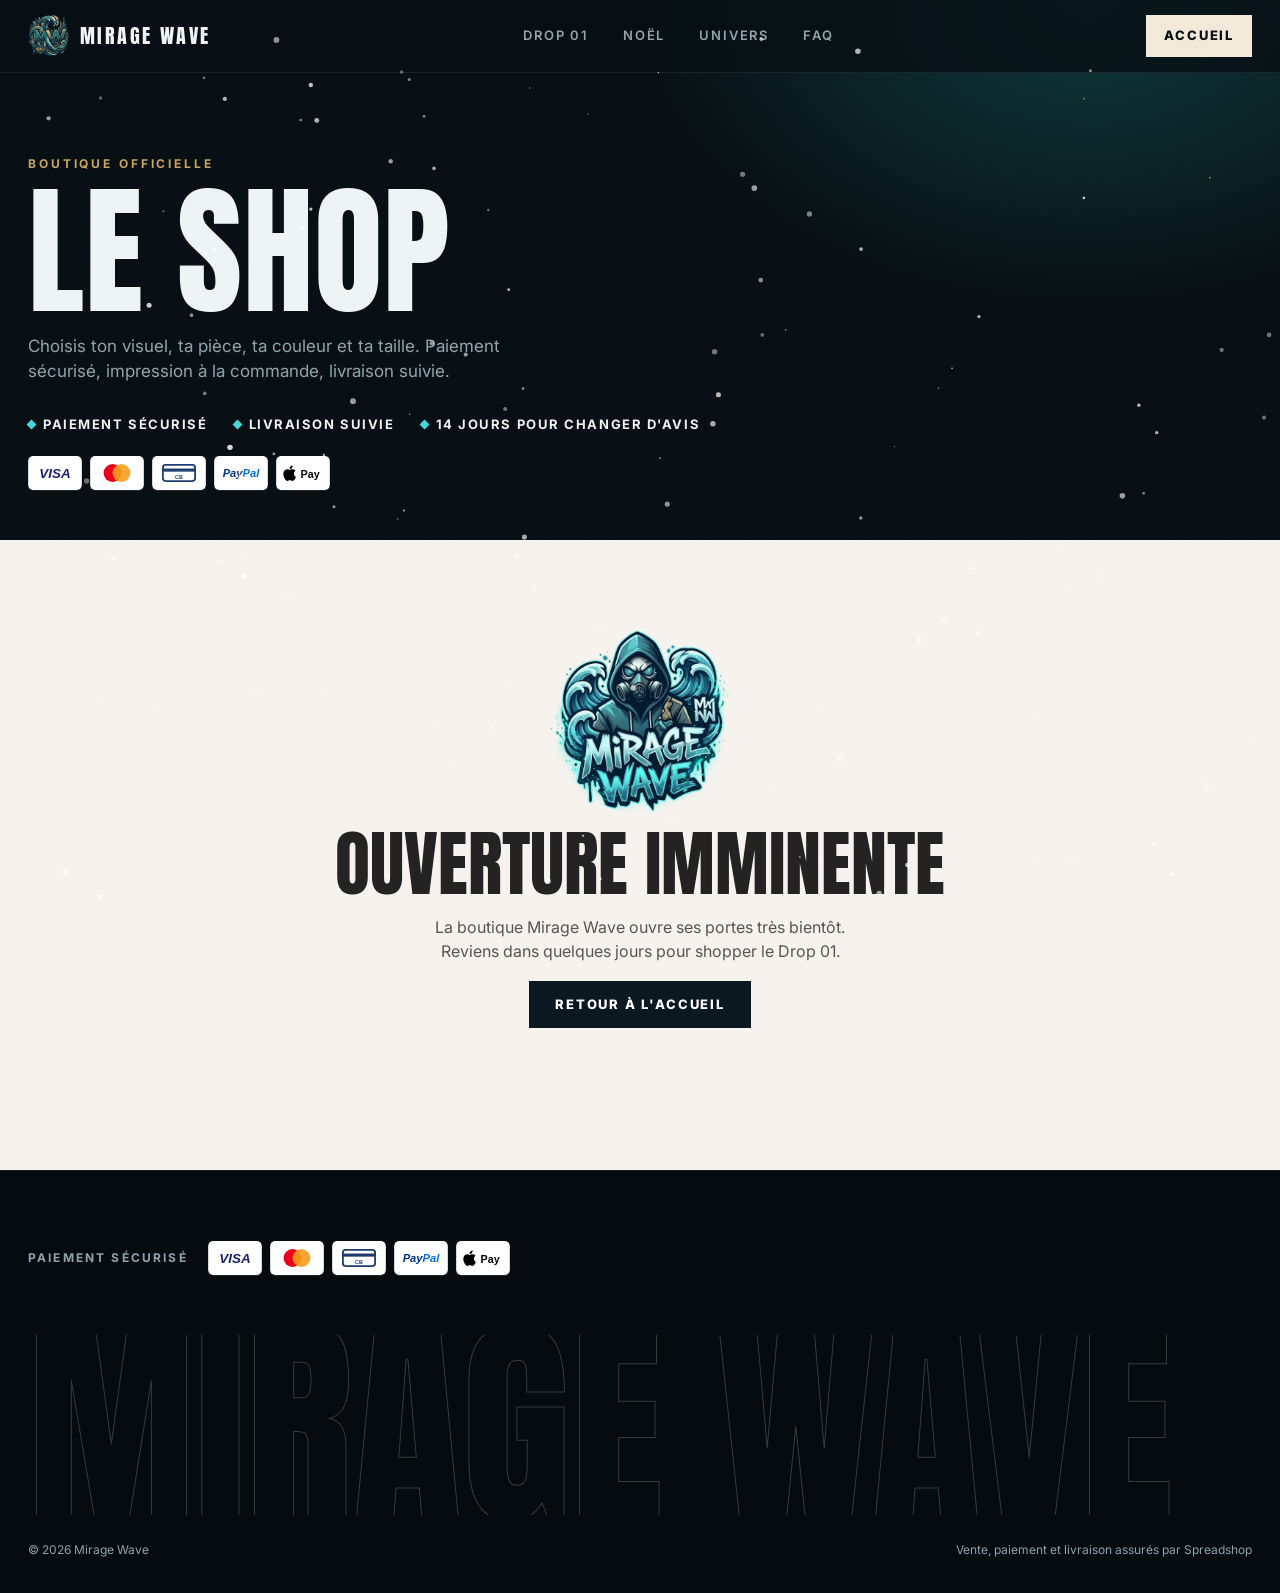
==== boutique.html @ cd2f18c5 "Site Mirage Wave : accueil, boutique Spreadshop intégrée, neige, moyens de paiement Co-Authored-By: " ====
<!DOCTYPE html>
<html lang="fr">
<head>
<meta charset="utf-8">
<meta name="viewport" content="width=device-width, initial-scale=1">
<title>Shop — Mirage Wave</title>
<meta name="description" content="La boutique Mirage Wave : t-shirts et sweats à capuche streetwear, imprimés à la commande.">
<link rel="icon" href="img/favicon.png">
<link rel="preconnect" href="https://fonts.googleapis.com">
<link rel="preconnect" href="https://fonts.gstatic.com" crossorigin>
<link href="https://fonts.googleapis.com/css2?family=Anton&family=Inter:wght@400;500;600;700;800&display=swap" rel="stylesheet">
<link rel="stylesheet" href="style.css">
<style>
.shop-hero{padding:150px 0 50px;background:radial-gradient(ellipse 50% 80% at 85% 0%,rgba(31,138,138,.35),transparent 70%)}
.shop-hero h1{font-size:clamp(64px,11vw,170px)}
.shop-hero p{color:var(--muted);max-width:520px;margin-top:20px;font-size:17px}
.perks{display:flex;gap:26px;flex-wrap:wrap;margin-top:30px;font-size:13px;font-weight:700;letter-spacing:.12em;text-transform:uppercase}
.perks span{display:flex;align-items:center;gap:8px}
.perks span::before{content:"";width:7px;height:7px;background:var(--cyan);transform:rotate(45deg)}

/* La boutique Spreadshop est intégrée ici : fond clair pour que les produits ressortent */
.shop-frame{background:#f6f3ee;color:#111;min-height:70vh;font-family:Inter,system-ui,sans-serif}
#shop{max-width:1320px;margin:0 auto;padding:30px 16px 60px;font-family:Inter,system-ui,sans-serif}
.loading{display:flex;flex-direction:column;align-items:center;justify-content:center;gap:16px;min-height:50vh;color:#555;text-align:center}
.spin{width:38px;height:38px;border:3px solid #ddd;border-top-color:var(--teal);border-radius:50%;animation:spin 1s linear infinite}
@keyframes spin{to{transform:rotate(360deg)}}
.soon{display:none;flex-direction:column;align-items:center;text-align:center;gap:18px;padding:90px 20px;color:#222}
.soon h2{font-family:Anton,sans-serif;font-weight:400;text-transform:uppercase;font-size:clamp(40px,6vw,72px);line-height:.9}
.soon p{color:#555;max-width:460px}
.soon img{width:180px}
.soon .cta{background:#0a1820;color:#fff}
</style>
</head>
<body>

<header class="nav solid" id="nav">
  <div class="wrap">
    <a class="logo" href="index.html"><img src="img/mw-logo.webp" alt="">Mirage Wave</a>
    <nav class="menu">
      <a href="index.html#drop">Drop 01</a>
      <a href="index.html#noel">Noël</a>
      <a href="index.html#univers">Univers</a>
      <a href="index.html#faq">FAQ</a>
    </nav>
    <a class="cta cta-light" href="index.html">Accueil</a>
  </div>
</header>

<section class="shop-hero">
  <div class="wrap">
    <span class="eyebrow">Boutique officielle</span>
    <h1 class="display" style="margin-top:16px">Le shop</h1>
    <p>Choisis ton visuel, ta pièce, ta couleur et ta taille. Paiement sécurisé, impression à la commande, livraison suivie.</p>
    <div class="perks"><span>Paiement sécurisé</span><span>Livraison suivie</span><span>14 jours pour changer d'avis</span></div>
    <div class="pay" style="border:0;padding-top:0;margin-top:22px"><div data-paiement></div></div>
  </div>
</section>

<main class="shop-frame">
  <div id="shop"><div class="loading"><div class="spin"></div>Chargement de la boutique…</div></div>
  <div class="soon" id="soon">
    <img src="img/masque.webp" alt="">
    <h2>Ouverture imminente</h2>
    <p>La boutique Mirage Wave ouvre ses portes très bientôt. Reviens dans quelques jours pour shopper le Drop 01.</p>
    <a class="cta" href="index.html">Retour à l'accueil</a>
  </div>
</main>

<footer>
  <div class="wrap">
    <div class="pay" style="margin-top:0;border:0;padding-top:0"><span>Paiement sécurisé</span><div data-paiement></div></div>
    <div class="fbig" aria-hidden="true">Mirage Wave</div>
    <div class="legal"><span>© <span id="y"></span> Mirage Wave</span><span>Vente, paiement et livraison assurés par Spreadshop</span></div>
  </div>
</footer>

<script src="config.js"></script>
<script src="paiement.js"></script>
<script src="neige.js"></script>
<script>
var spread_shop_config = {
  shopName: MW.shopName,
  prefix: MW.shopUrl,
  baseId: "shop",
  locale: "fr_FR",
};
document.getElementById("y").textContent = new Date().getFullYear();

// Si la boutique ne se charge pas (pas encore activée), on affiche « Ouverture imminente »
function boutiqueVide(){
  const shop = document.getElementById("shop");
  return !!shop.querySelector(".loading") || shop.innerText.trim().length < 40;
}
function montrerBientot(){
  document.getElementById("shop").style.display = "none";
  document.getElementById("soon").style.display = "flex";
}
const s = document.createElement("script");
s.src = MW.shopScript;
s.onerror = montrerBientot;
document.body.appendChild(s);
setTimeout(() => { if(boutiqueVide()) montrerBientot(); }, 9000);
</script>
</body>
</html>
---- style.css ----
:root{
  --ink:#070f14; --ink-2:#0c1a22; --ink-3:#12262f;
  --teal:#1f8a8a; --cyan:#45d6d9; --gold:#c9a45c; --cream:#f2e9d8;
  --text:#eef3f4; --muted:#8fa4ab; --line:rgba(255,255,255,.08);
  --ease:cubic-bezier(.2,.7,.2,1);
}
*{box-sizing:border-box;margin:0;padding:0}
html{scroll-behavior:smooth}
body{background:var(--ink);color:var(--text);font-family:Inter,system-ui,sans-serif;line-height:1.5;-webkit-font-smoothing:antialiased;overflow-x:hidden}
img{max-width:100%;display:block}
a{color:inherit;text-decoration:none}
button{font:inherit;color:inherit;background:none;border:0;cursor:pointer}
.wrap{max-width:1320px;margin:0 auto;padding:0 28px}
.display{font-family:Anton,Impact,sans-serif;font-weight:400;text-transform:uppercase;line-height:.88;letter-spacing:.005em}
.eyebrow{font-size:12px;font-weight:700;letter-spacing:.24em;text-transform:uppercase;color:var(--gold)}

/* grain */
body::after{content:"";position:fixed;inset:0;pointer-events:none;z-index:100;opacity:.07;mix-blend-mode:overlay;
  background-image:url("data:image/svg+xml,%3Csvg xmlns='http://www.w3.org/2000/svg' width='160' height='160'%3E%3Cfilter id='n'%3E%3CfeTurbulence type='fractalNoise' baseFrequency='.9' numOctaves='3' stitchTiles='stitch'/%3E%3C/filter%3E%3Crect width='100%25' height='100%25' filter='url(%23n)'/%3E%3C/svg%3E")}

/* nav */
.nav{position:fixed;top:0;left:0;right:0;z-index:50;transition:background .3s,border-color .3s;border-bottom:1px solid transparent}
.nav.solid{background:rgba(7,15,20,.82);backdrop-filter:blur(14px);-webkit-backdrop-filter:blur(14px);border-color:var(--line)}
.nav .wrap{display:flex;align-items:center;justify-content:space-between;height:72px}
.logo{display:flex;align-items:center;gap:10px;font-family:Anton,sans-serif;font-size:20px;letter-spacing:.12em;text-transform:uppercase}
.logo img{width:42px;height:42px;object-fit:contain}
.menu{display:flex;gap:34px;font-size:13px;font-weight:600;letter-spacing:.14em;text-transform:uppercase}
.menu a{color:var(--muted);transition:color .2s}
.menu a:hover,.menu a.on{color:var(--text)}
.cta{display:inline-flex;align-items:center;gap:10px;padding:14px 26px;font-size:13px;font-weight:800;letter-spacing:.14em;text-transform:uppercase;border-radius:0;transition:transform .2s var(--ease),background .2s,color .2s}
.cta-light{background:var(--cream);color:var(--ink)}
.cta-light:hover{background:var(--cyan)}
.cta-line{border:1.5px solid rgba(242,233,216,.4)}
.cta-line:hover{border-color:var(--cream);background:rgba(255,255,255,.04)}
.cta:active{transform:scale(.97)}
.cta svg{width:16px;height:16px;transition:transform .2s}
.cta:hover svg{transform:translateX(4px)}
.nav .cta{padding:11px 18px}

/* marquee */
.marquee{overflow:hidden;border-block:1px solid var(--line);background:var(--ink-2);white-space:nowrap}
.marquee .track{display:inline-flex;animation:slide 32s linear infinite}
.marquee span{font-family:Anton,sans-serif;font-size:22px;letter-spacing:.08em;text-transform:uppercase;padding:16px 26px;display:inline-flex;align-items:center;gap:26px}
.marquee span::after{content:"";width:9px;height:9px;background:var(--cyan);transform:rotate(45deg)}
.marquee .alt{color:transparent;-webkit-text-stroke:1px var(--cream)}
@keyframes slide{to{transform:translateX(-50%)}}

/* reveal */
.rv{opacity:0;transform:translateY(40px);transition:opacity .9s var(--ease),transform .9s var(--ease)}
.rv.in{opacity:1;transform:none}

footer{border-top:1px solid var(--line);padding:70px 0 34px;background:#050b0f}
.fgrid{display:grid;grid-template-columns:2fr 1fr 1fr 1fr;gap:40px}
.fgrid h4{font-size:12px;letter-spacing:.2em;text-transform:uppercase;margin-bottom:16px;color:var(--muted)}
.fgrid ul{list-style:none;display:grid;gap:10px;font-size:14px}
.fgrid a:hover{color:var(--cyan)}
.fbig{font-family:Anton,sans-serif;font-size:clamp(70px,17.5vw,300px);line-height:.8;text-transform:uppercase;color:transparent;-webkit-text-stroke:1px rgba(242,233,216,.22);margin-top:60px;white-space:nowrap;overflow:hidden}
.legal{display:flex;justify-content:space-between;gap:16px;flex-wrap:wrap;font-size:12px;color:var(--muted);margin-top:26px}

.pay{display:flex;align-items:center;gap:14px;flex-wrap:wrap;margin-top:40px;padding-top:26px;border-top:1px solid var(--line)}
.pay>span{font-size:12px;font-weight:700;letter-spacing:.18em;text-transform:uppercase;color:var(--muted);margin-right:6px;display:flex;align-items:center;gap:8px}
.pay [data-paiement]{display:flex;gap:8px;flex-wrap:wrap}
.paylogo{display:block;width:54px;height:34px;border-radius:5px;overflow:hidden;box-shadow:0 1px 0 rgba(255,255,255,.1)}
.paylogo svg{width:100%;height:100%;display:block}

.toast{position:fixed;left:50%;bottom:26px;transform:translate(-50%,30px);opacity:0;pointer-events:none;background:var(--cream);color:var(--ink);padding:14px 22px;font-weight:700;font-size:14px;z-index:120;transition:.35s var(--ease);max-width:calc(100% - 32px)}
.toast.show{opacity:1;transform:translate(-50%,0)}

@media (max-width:860px){
  .wrap{padding:0 16px}
  .menu{display:none}
  .fgrid{grid-template-columns:1fr 1fr}
  .fgrid>div:first-child{grid-column:1/-1}
}
@media (prefers-reduced-motion:reduce){*,*::before{animation:none!important;transition:none!important}.rv{opacity:1;transform:none}}
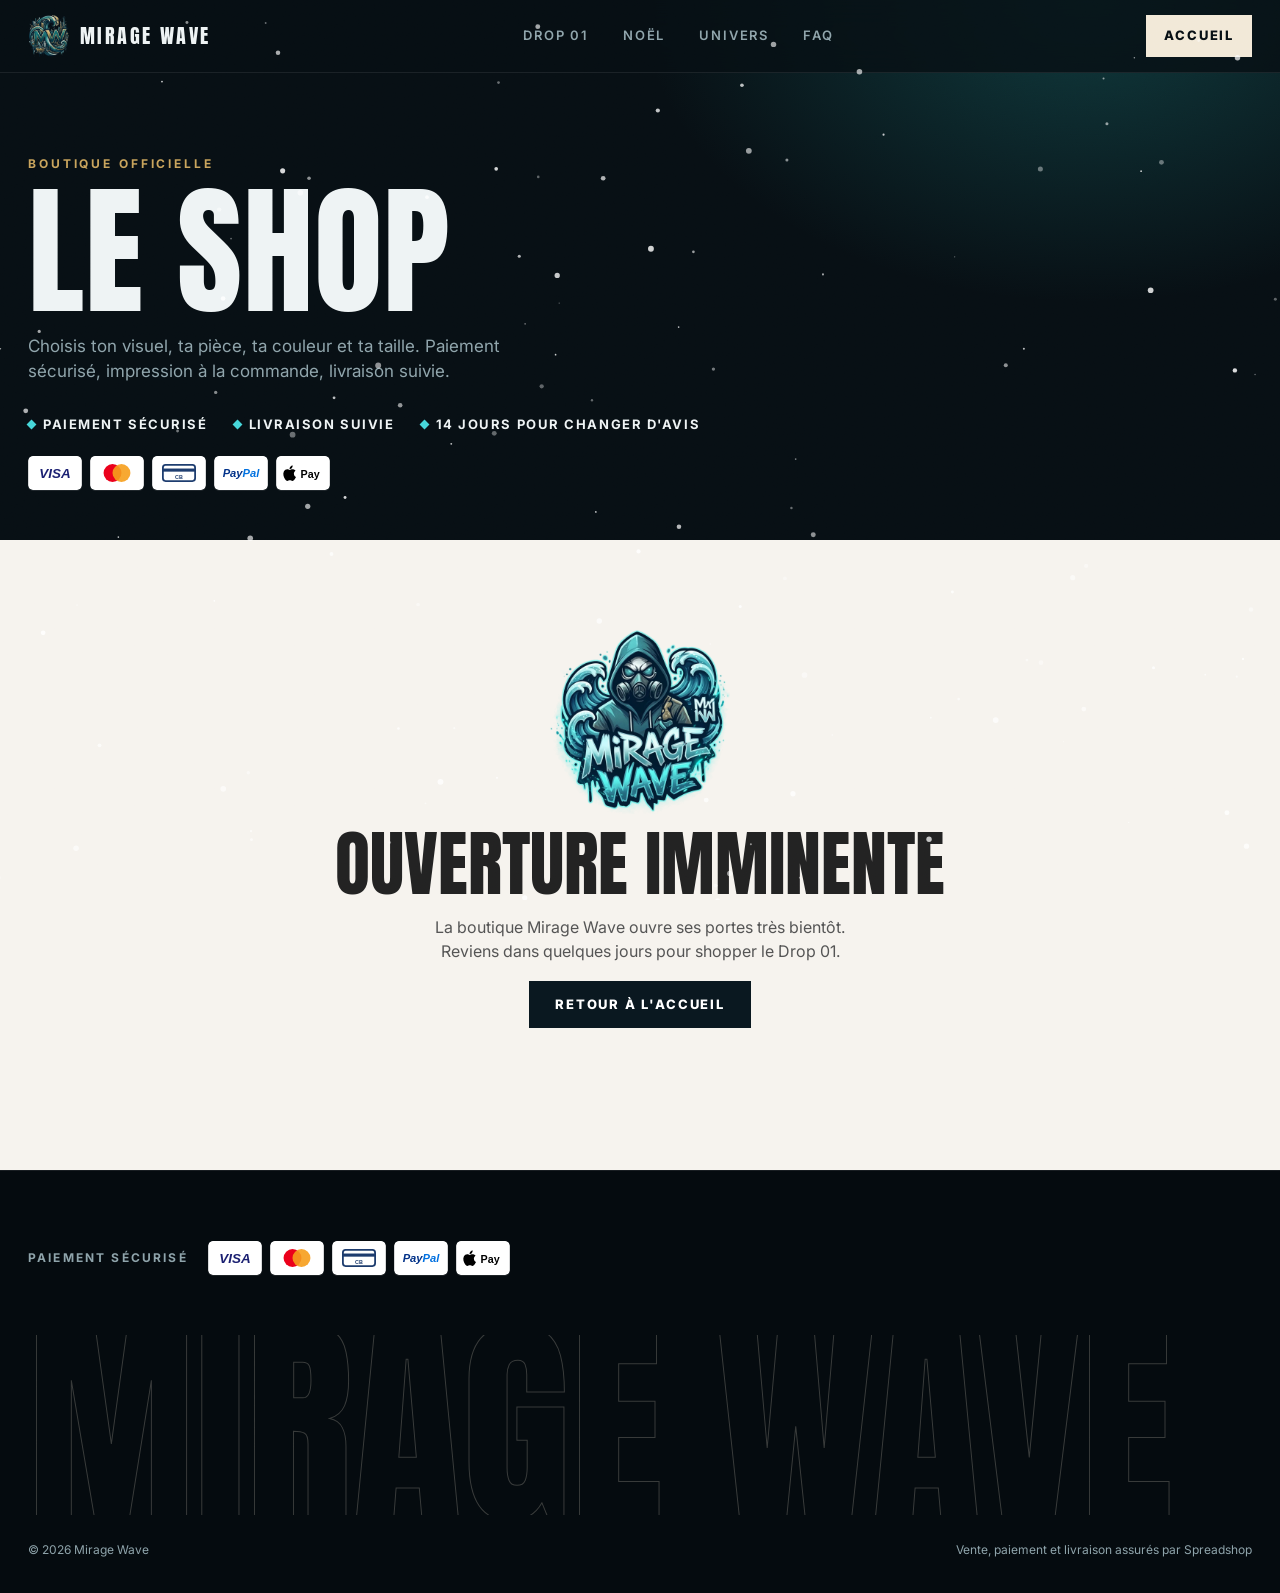
==== commit d30e9393: "Boutique Spreadshop intégrée : détection du chargement corrigée Co-Authored-By: Claude Opus 5.5 <nor" ====
--- a/boutique.html
+++ b/boutique.html
@@ -89,7 +89,8 @@
 // Si la boutique ne se charge pas (pas encore activée), on affiche « Ouverture imminente »
 function boutiqueVide(){
   const shop = document.getElementById("shop");
-  return !!shop.querySelector(".loading") || shop.innerText.trim().length < 40;
+  // la boutique remplace le message de chargement (souvent par un iframe)
+  return !shop.querySelector("iframe") && !!shop.querySelector(".loading");
 }
 function montrerBientot(){
   document.getElementById("shop").style.display = "none";
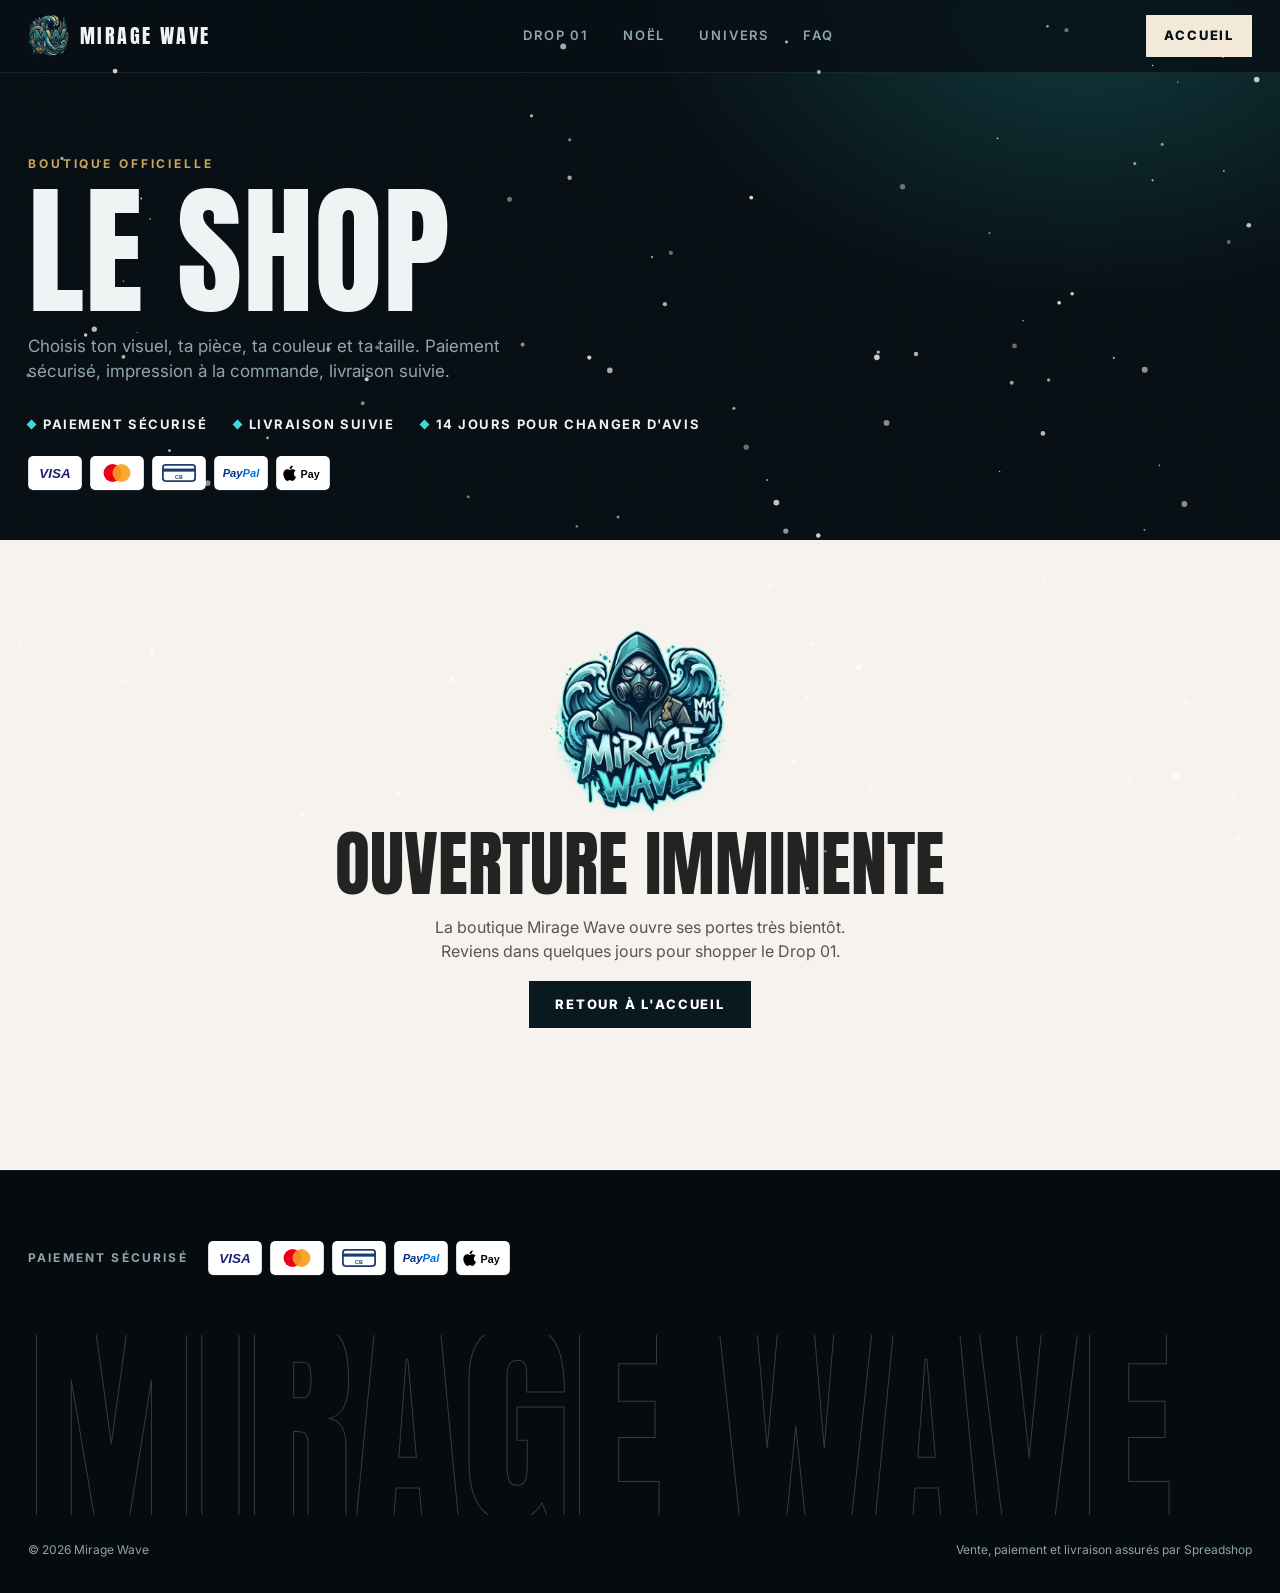
==== commit 007c2136: "Référencement : balises Google, image de partage, plan du site Co-Authored-By: Claude Opus 5.5 <nore" ====
--- a/boutique.html
+++ b/boutique.html
@@ -3,8 +3,13 @@
 <head>
 <meta charset="utf-8">
 <meta name="viewport" content="width=device-width, initial-scale=1">
-<title>Shop — Mirage Wave</title>
-<meta name="description" content="La boutique Mirage Wave : t-shirts et sweats à capuche streetwear, imprimés à la commande.">
+<title>Boutique Mirage Wave — T-shirts, sweats et casquettes streetwear</title>
+<meta name="description" content="Achète les t-shirts, sweats à capuche et casquettes Mirage Wave. Paiement sécurisé, impression à la commande, livraison suivie.">
+<link rel="canonical" href="https://kartel97.github.io/mirage-wave/boutique.html">
+<meta property="og:title" content="Boutique Mirage Wave">
+<meta property="og:description" content="T-shirts, sweats et casquettes streetwear. -25 % pour l'ouverture.">
+<meta property="og:image" content="https://kartel97.github.io/mirage-wave/img/og-image.jpg">
+<meta name="twitter:card" content="summary_large_image">
 <link rel="icon" href="img/favicon.png">
 <link rel="preconnect" href="https://fonts.googleapis.com">
 <link rel="preconnect" href="https://fonts.gstatic.com" crossorigin>
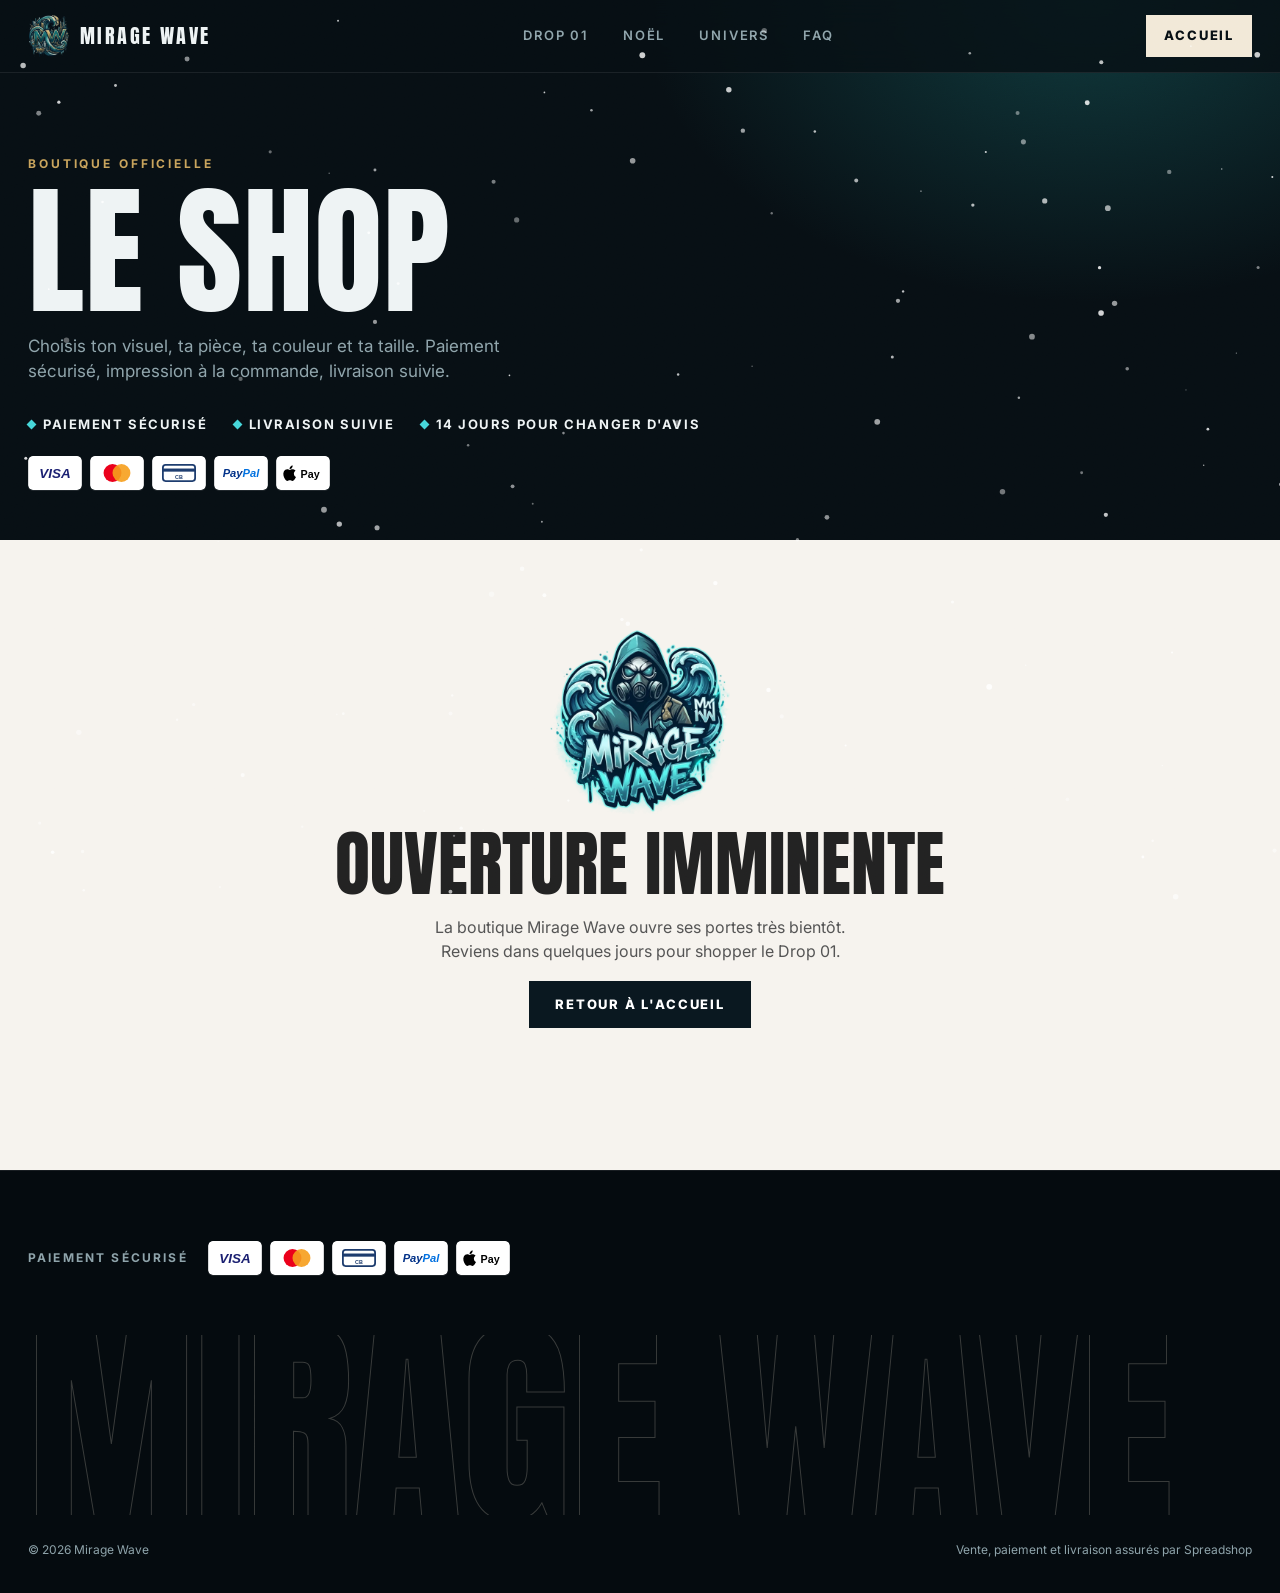
==== commit e001514e: "Textes Google et partage : « promo d'ouverture » au lieu de -25 % (la boutique affiche -20 %) Co-Aut" ====
--- a/boutique.html
+++ b/boutique.html
@@ -7,7 +7,7 @@
 <meta name="description" content="Achète les t-shirts, sweats à capuche et casquettes Mirage Wave. Paiement sécurisé, impression à la commande, livraison suivie.">
 <link rel="canonical" href="https://kartel97.github.io/mirage-wave/boutique.html">
 <meta property="og:title" content="Boutique Mirage Wave">
-<meta property="og:description" content="T-shirts, sweats et casquettes streetwear. -25 % pour l'ouverture.">
+<meta property="og:description" content="T-shirts, sweats et casquettes streetwear. promo d'ouverture en cours.">
 <meta property="og:image" content="https://kartel97.github.io/mirage-wave/img/og-image.jpg">
 <meta name="twitter:card" content="summary_large_image">
 <link rel="icon" href="img/favicon.png">
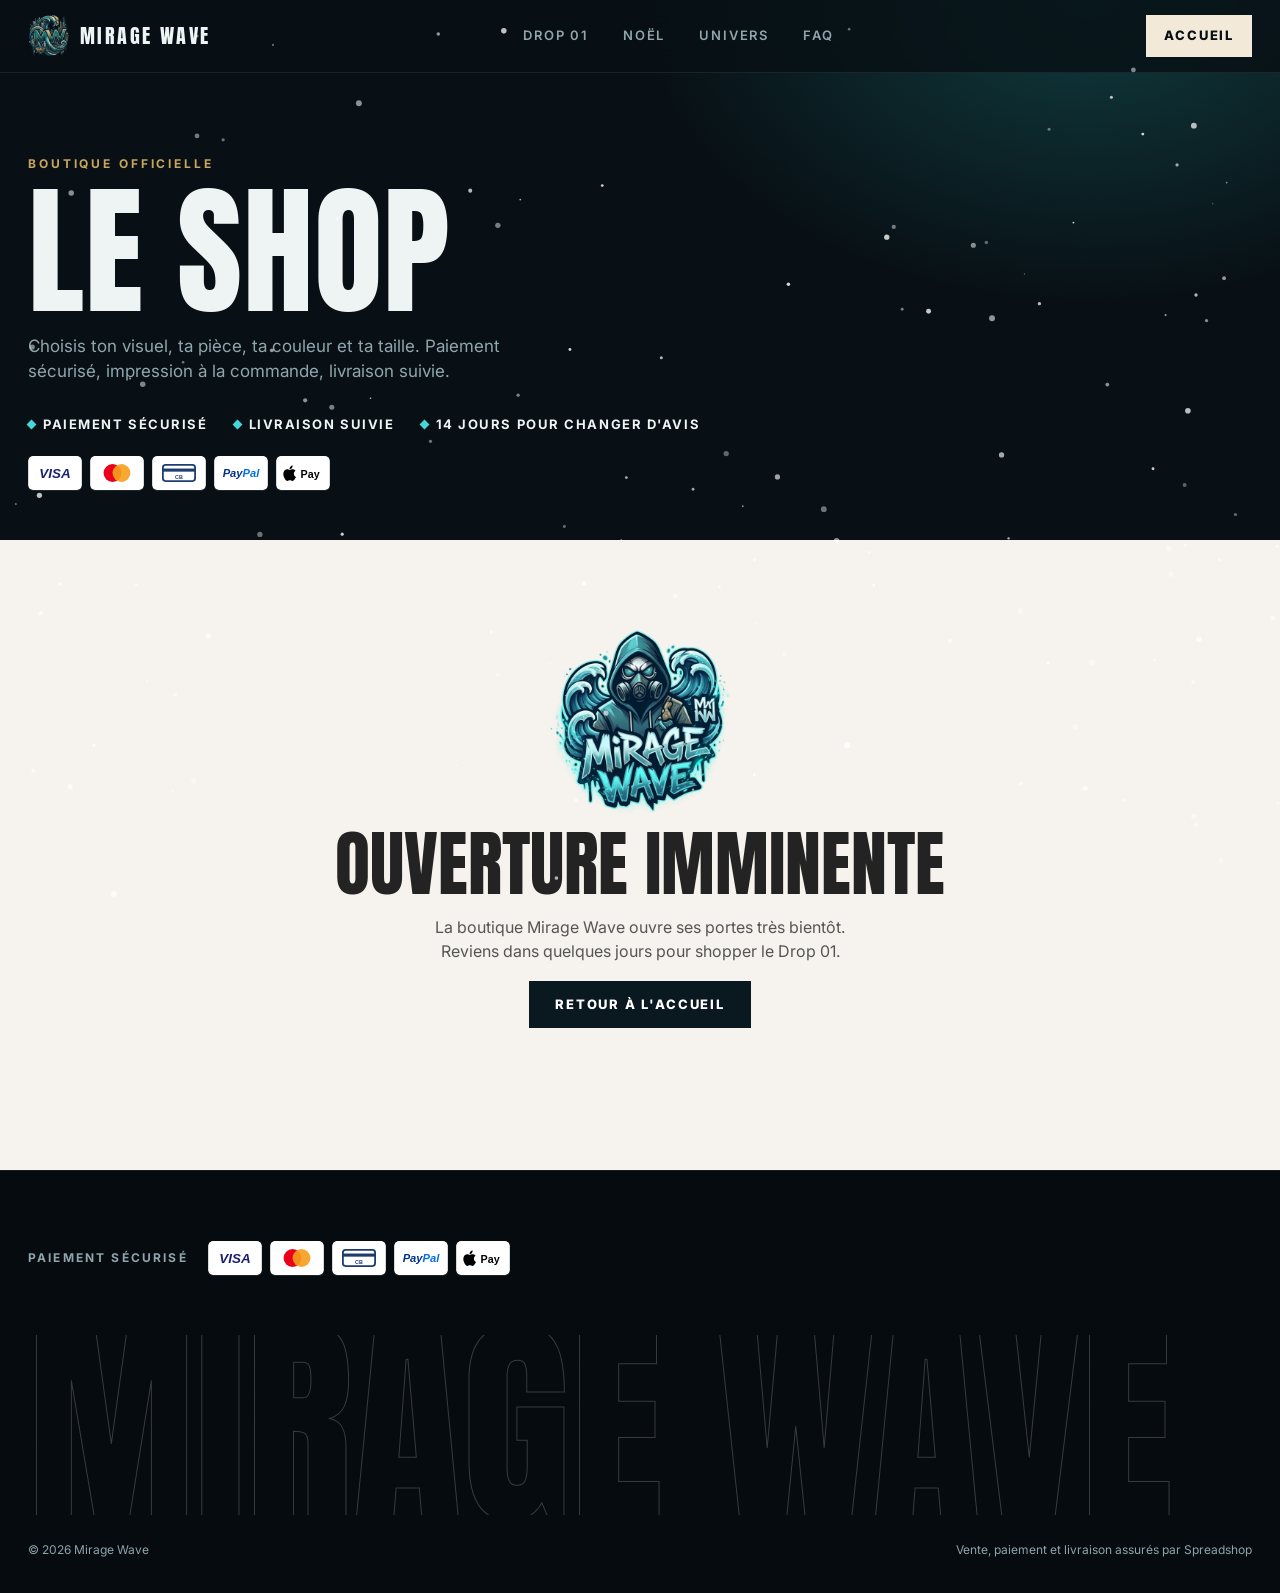
==== commit 0321be53: "Majuscule Co-Authored-By: Claude Opus 5.5 <noreply@anthropic.com>" ====
--- a/boutique.html
+++ b/boutique.html
@@ -7,7 +7,7 @@
 <meta name="description" content="Achète les t-shirts, sweats à capuche et casquettes Mirage Wave. Paiement sécurisé, impression à la commande, livraison suivie.">
 <link rel="canonical" href="https://kartel97.github.io/mirage-wave/boutique.html">
 <meta property="og:title" content="Boutique Mirage Wave">
-<meta property="og:description" content="T-shirts, sweats et casquettes streetwear. promo d'ouverture en cours.">
+<meta property="og:description" content="T-shirts, sweats et casquettes streetwear. Promo d'ouverture en cours.">
 <meta property="og:image" content="https://kartel97.github.io/mirage-wave/img/og-image.jpg">
 <meta name="twitter:card" content="summary_large_image">
 <link rel="icon" href="img/favicon.png">
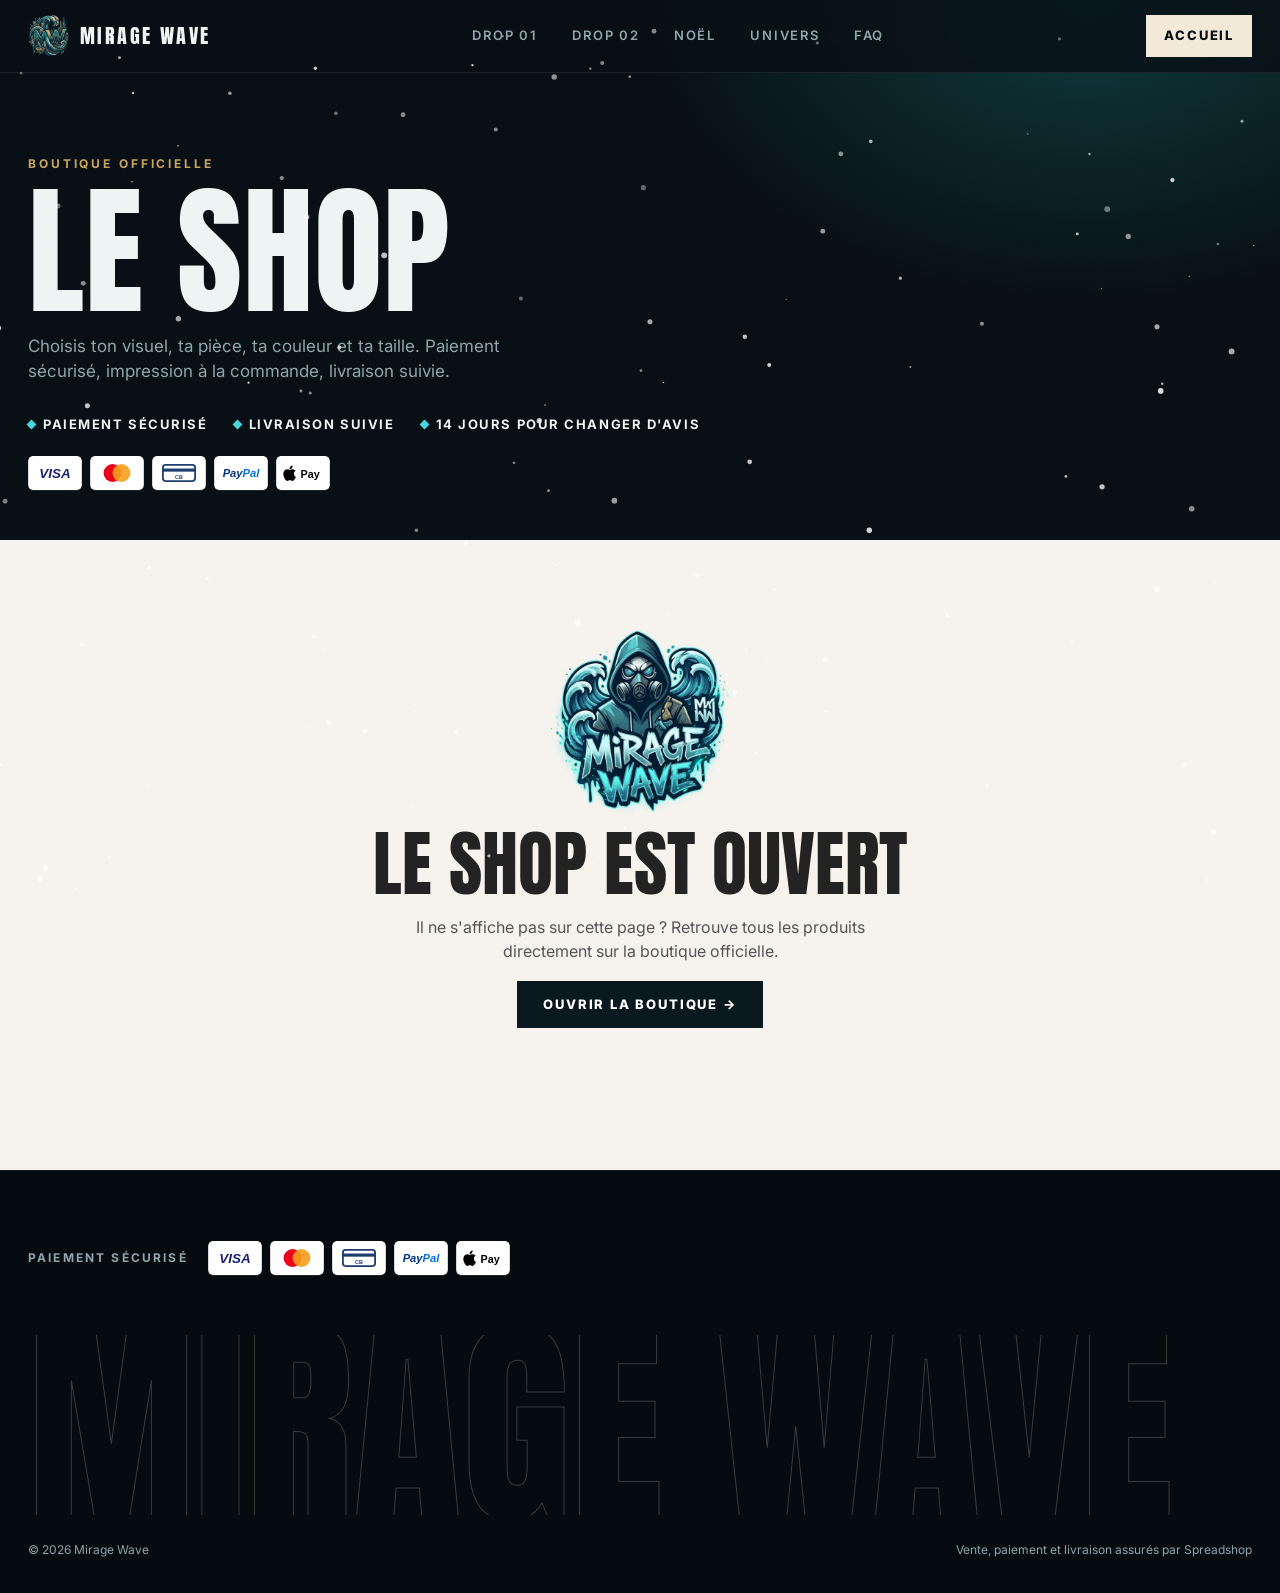
==== commit 4c3f0245: "Page Shop : lien direct vers Spreadshop si le chargement échoue, Drop 02 dans les menus Remplace « O" ====
--- a/boutique.html
+++ b/boutique.html
@@ -43,6 +43,7 @@
     <a class="logo" href="index.html"><img src="img/mw-logo.webp" alt="">Mirage Wave</a>
     <nav class="menu">
       <a href="index.html#drop">Drop 01</a>
+      <a href="index.html#drop2">Drop 02</a>
       <a href="index.html#noel">Noël</a>
       <a href="index.html#univers">Univers</a>
       <a href="index.html#faq">FAQ</a>
@@ -65,9 +66,9 @@
   <div id="shop"><div class="loading"><div class="spin"></div>Chargement de la boutique…</div></div>
   <div class="soon" id="soon">
     <img src="img/masque.webp" alt="">
-    <h2>Ouverture imminente</h2>
-    <p>La boutique Mirage Wave ouvre ses portes très bientôt. Reviens dans quelques jours pour shopper le Drop 01.</p>
-    <a class="cta" href="index.html">Retour à l'accueil</a>
+    <h2>Le shop est ouvert</h2>
+    <p>Il ne s'affiche pas sur cette page ? Retrouve tous les produits directement sur la boutique officielle.</p>
+    <a class="cta" id="lien-shop" href="https://miragewave.myspreadshop.fr" target="_blank" rel="noopener">Ouvrir la boutique →</a>
   </div>
 </main>
 
@@ -91,21 +92,31 @@
 };
 document.getElementById("y").textContent = new Date().getFullYear();
 
-// Si la boutique ne se charge pas (pas encore activée), on affiche « Ouverture imminente »
+document.getElementById("lien-shop").href = MW.shopUrl;
+
+// Si la boutique ne se charge pas ici, on propose le lien direct vers Spreadshop
+const zoneShop = document.getElementById("shop");
+const secours = document.getElementById("soon");
 function boutiqueVide(){
-  const shop = document.getElementById("shop");
   // la boutique remplace le message de chargement (souvent par un iframe)
-  return !shop.querySelector("iframe") && !!shop.querySelector(".loading");
+  return !zoneShop.querySelector("iframe") && !!zoneShop.querySelector(".loading");
 }
-function montrerBientot(){
-  document.getElementById("shop").style.display = "none";
-  document.getElementById("soon").style.display = "flex";
+function montrerSecours(){
+  zoneShop.style.display = "none";
+  secours.style.display = "flex";
 }
+// chargement lent : si la boutique finit par arriver, elle reprend sa place
+new MutationObserver(() => {
+  if(!boutiqueVide()){
+    secours.style.display = "none";
+    zoneShop.style.display = "";
+  }
+}).observe(zoneShop, {childList:true, subtree:true});
 const s = document.createElement("script");
 s.src = MW.shopScript;
-s.onerror = montrerBientot;
+s.onerror = montrerSecours;
 document.body.appendChild(s);
-setTimeout(() => { if(boutiqueVide()) montrerBientot(); }, 9000);
+setTimeout(() => { if(boutiqueVide()) montrerSecours(); }, 9000);
 </script>
 </body>
 </html>
